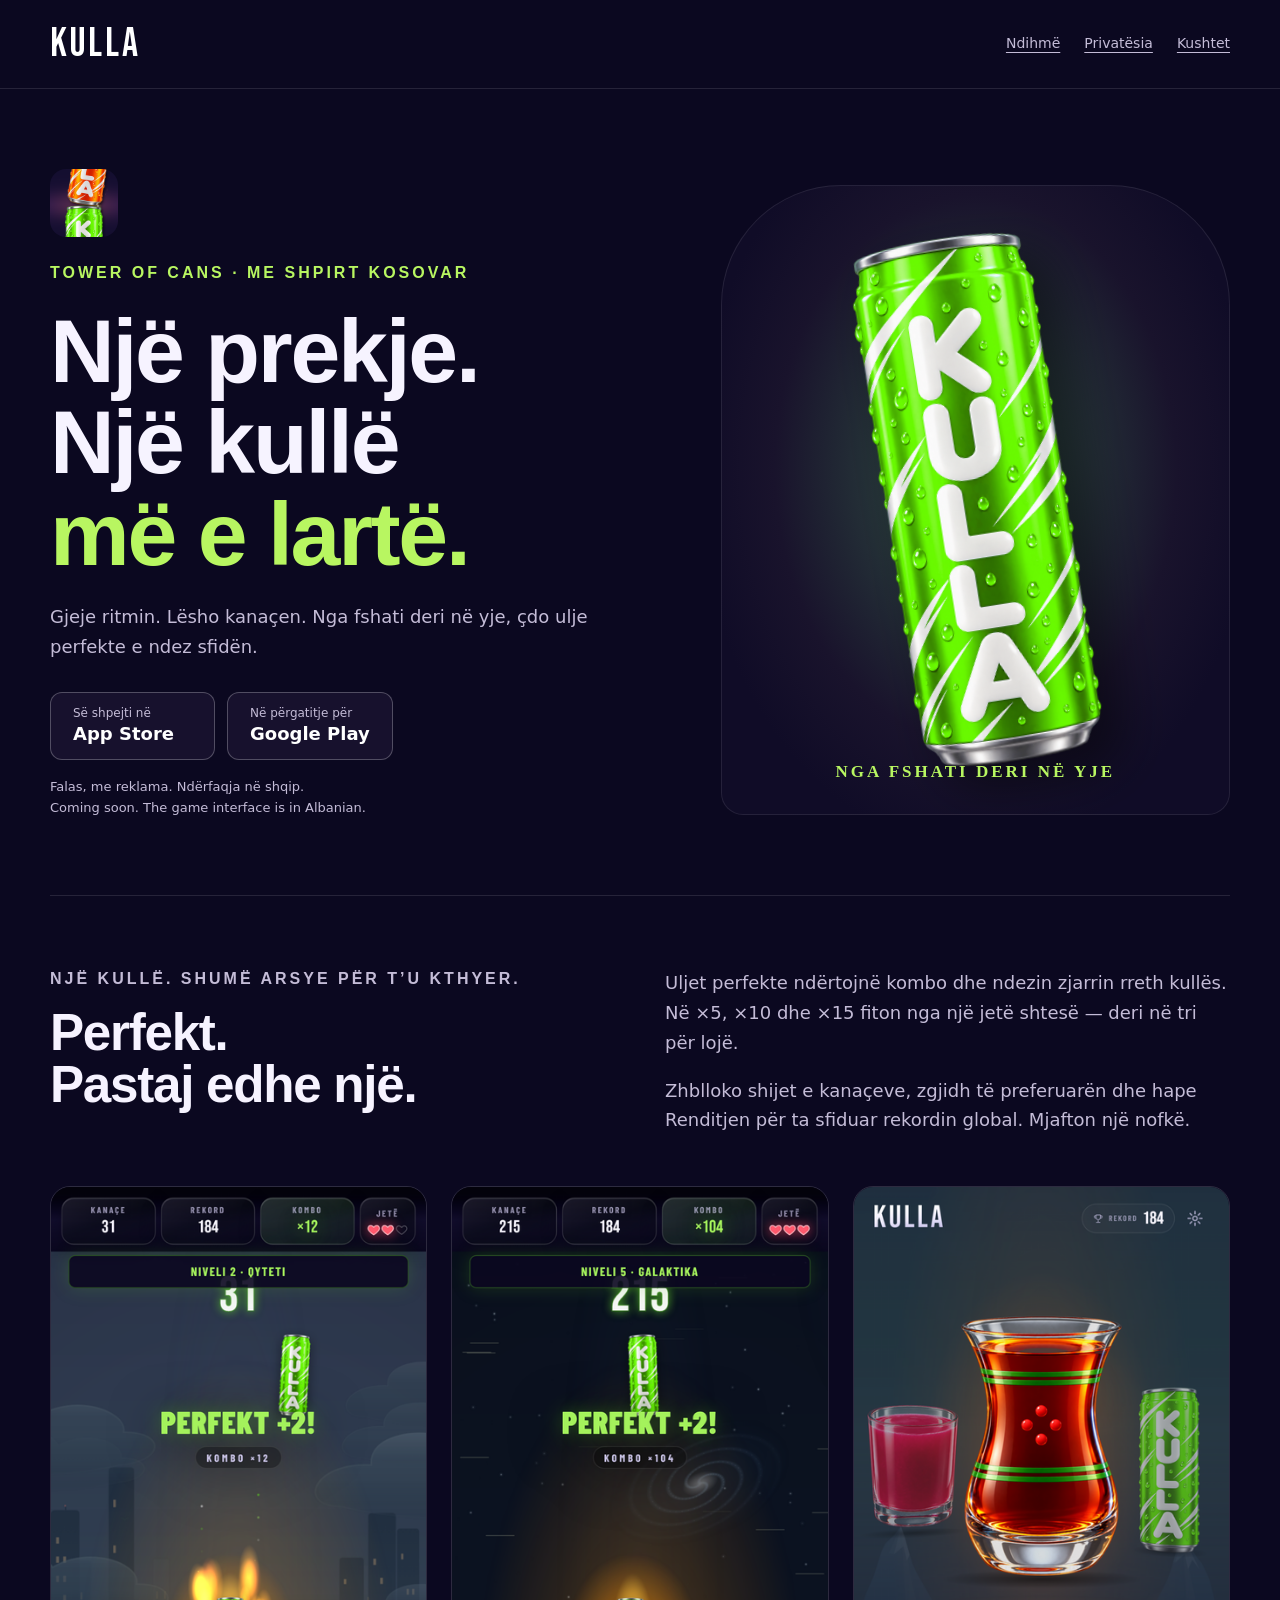
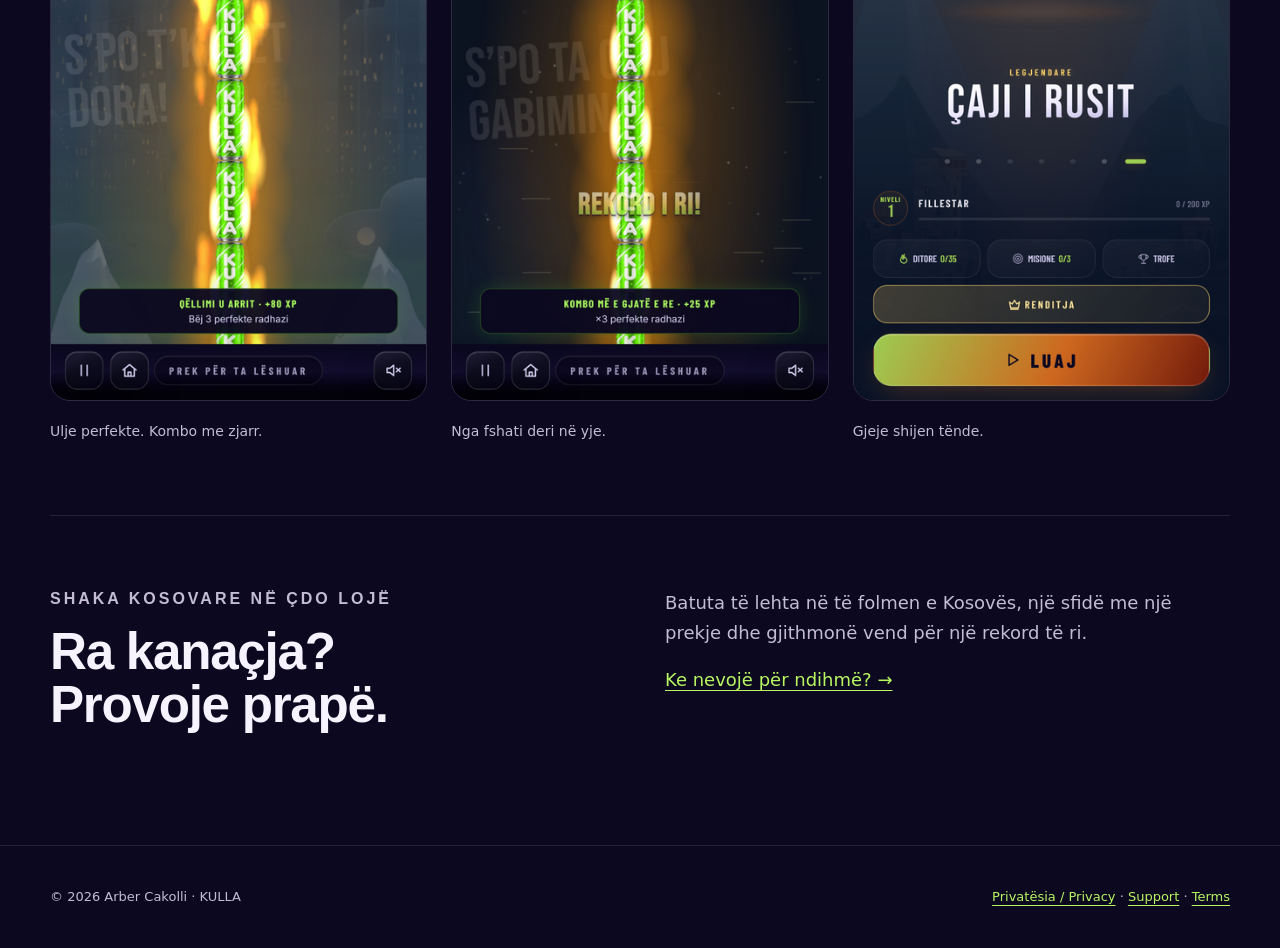
==== index.html @ c1bfe1b8 "KULLA website for kulla.live Co-Authored-By: Claude Opus 5.5 <noreply@anthropic.com>" ====
<!doctype html>
<html lang="sq"><head><meta charset="utf-8"><meta name="viewport" content="width=device-width,initial-scale=1"><title>KULLA: Tower of Cans</title><meta name="description" content="Një prekje. Një kullë më e lartë. KULLA: loja e kanaçeve me shpirt kosovar."><link rel="canonical" href="https://kulla.live/"><link rel="icon" href="assets/icon.png"><link rel="stylesheet" href="styles.css"></head><body>
<a class="skip" href="#main">Kalo te përmbajtja</a><header><nav class="wrap" aria-label="Kryesor"><a class="wordmark" href="index.html">KULLA</a><div class="navlinks"><a href="support.html">Ndihmë</a><a href="privacy.html">Privatësia</a><a href="terms.html">Kushtet</a></div></nav></header>
<main id="main" class="wrap"><section class="hero"><div><img class="icon" src="assets/icon.png" width="68" height="68" alt="Ikona e KULLA"><p class="eyebrow">Tower of Cans · Me shpirt kosovar</p><h1>Një prekje.<br>Një kullë<br><em>më e lartë.</em></h1><p class="lead">Gjeje ritmin. Lësho kanaçen. Nga fshati deri në yje, çdo ulje perfekte e ndez sfidën.</p><div class="badges" aria-label="Dyqanet — së shpejti"><span class="badge"><small>Së shpejti në</small>App Store</span><span class="badge"><small>Në përgatitje për</small>Google Play</span></div><p class="fine">Falas, me reklama. Ndërfaqja në shqip.<br><span lang="en">Coming soon. The game interface is in Albanian.</span></p></div><div class="hero-art"><img src="assets/cans/lime.png" width="508" height="820" alt="Kanaçja e gjelbër KULLA Lime"></div></section>
<section class="section"><div class="intro"><div><p class="eyebrow">Një kullë. Shumë arsye për t’u kthyer.</p><h2>Perfekt.<br>Pastaj edhe një.</h2></div><div><p>Uljet perfekte ndërtojnë kombo dhe ndezin zjarrin rreth kullës. Në ×5, ×10 dhe ×15 fiton nga një jetë shtesë — deri në tri për lojë.</p><p>Zhblloko shijet e kanaçeve, zgjidh të preferuarën dhe hape Renditjen për ta sfiduar rekordin global. Mjafton një nofkë.</p></div></div><div class="gallery"><figure><img src="assets/screenshots/02.png" width="430" height="932" alt="Loja KULLA me kombo dhe zjarr rreth kullës" loading="lazy"><figcaption>Ulje perfekte. Kombo me zjarr.</figcaption></figure><figure><img src="assets/screenshots/03.png" width="430" height="932" alt="Kulla arrin në galaktikë" loading="lazy"><figcaption>Nga fshati deri në yje.</figcaption></figure><figure><img src="assets/screenshots/04.png" width="430" height="932" alt="Karuseli i kanaçeve në faqen kryesore" loading="lazy"><figcaption>Gjeje shijen tënde.</figcaption></figure></div></section>
<section class="section intro"><div><p class="eyebrow">Shaka kosovare në çdo lojë</p><h2>Ra kanaçja?<br>Provoje prapë.</h2></div><div><p class="lead">Batuta të lehta në të folmen e Kosovës, një sfidë me një prekje dhe gjithmonë vend për një rekord të ri.</p><a href="support.html">Ke nevojë për ndihmë? →</a></div></section></main>
<footer><div class="wrap"><span>© 2026 Arber Cakolli · KULLA</span><span><a href="privacy.html">Privatësia / Privacy</a> · <a href="support.html">Support</a> · <a href="terms.html">Terms</a></span></div></footer></body></html>
---- styles.css ----
@font-face{font-family:Barlow;src:url('assets/fonts/barlow-condensed-700.woff2') format('woff2');font-weight:700;font-display:swap}@font-face{font-family:Barlow;src:url('assets/fonts/barlow-condensed-600.woff2') format('woff2');font-weight:600;font-display:swap}@font-face{font-family:Bebas;src:url('assets/fonts/bebas-neue-400.woff2') format('woff2');font-display:swap}
:root{color-scheme:dark;--ink:#0b0820;--paper:#f6f3ff;--muted:#c4bcd7;--lime:#b8f661}*{box-sizing:border-box}html{scroll-behavior:smooth}body{margin:0;background:var(--ink);color:var(--paper);font:18px/1.65 system-ui,sans-serif}a{color:var(--lime);text-underline-offset:4px}a:hover{color:white}a:focus-visible,button:focus-visible{outline:3px solid var(--lime);outline-offset:6px}.wrap{width:min(1180px,calc(100% - 48px));margin:auto}header{border-bottom:1px solid #ffffff1c}nav{min-height:88px;display:flex;align-items:center;justify-content:space-between;gap:24px}.wordmark{font:40px/1 Bebas,sans-serif;letter-spacing:3px;text-decoration:none;color:white}.navlinks{display:flex;gap:24px;flex-wrap:wrap;font-size:14px}.navlinks a{color:var(--muted)}.hero{display:grid;grid-template-columns:1.1fr .9fr;gap:48px;align-items:center;padding:80px 0 64px}.eyebrow{font:700 16px/1.4 Barlow,sans-serif;letter-spacing:3px;text-transform:uppercase;color:var(--lime)}h1,h2,h3{font-family:Barlow,sans-serif;line-height:1.02;letter-spacing:-.025em}h1{font-size:clamp(58px,7vw,96px);margin:22px 0}h1 em{font-style:normal;color:var(--lime)}h2{font-size:clamp(36px,4vw,56px);margin-top:0}h3{font-size:27px}.lead{color:var(--muted);max-width:560px}.hero-art{position:relative;height:630px;border-radius:120px 120px 22px 22px;background:radial-gradient(ellipse at 50% 45%,#315344 0%,#19132c 56%,#100c27 78%);display:flex;align-items:center;justify-content:center;border:1px solid #ffffff16;overflow:hidden}.hero-art:after{content:'NGA FSHATI DERI NË YJE';position:absolute;bottom:32px;font:700 17px Barlow;letter-spacing:3px;color:var(--lime)}.hero-art img{width:72%;height:84%;object-fit:contain;filter:drop-shadow(20px 25px 24px #0007);transform:rotate(-9deg)}.icon{width:68px;height:68px;border-radius:16px}.badges{display:flex;gap:12px;flex-wrap:wrap;margin:30px 0 16px}.badge{display:block;border:1px solid #ffffff40;padding:12px 22px;border-radius:12px;background:#17112d;color:white;min-width:165px;font-weight:700;line-height:1.4}.badge small{display:block;font-size:12px;font-weight:400;color:var(--muted)}.fine{font-size:13px;color:var(--muted)}.section{padding:72px 0;border-top:1px solid #ffffff1c}.intro{display:grid;grid-template-columns:1fr 1fr;gap:50px}.intro p{color:var(--muted);margin-top:0}.gallery{display:grid;grid-template-columns:repeat(3,1fr);gap:24px;margin-top:32px}.gallery figure{margin:0}.gallery img{width:100%;height:auto;border-radius:20px;border:1px solid #ffffff24}.gallery figcaption{font-size:14px;color:var(--muted);margin-top:10px}footer{padding:40px 0;border-top:1px solid #ffffff1c;font-size:13px;color:var(--muted)}footer .wrap{display:flex;justify-content:space-between;gap:24px;flex-wrap:wrap}.document{max-width:860px;padding:60px 0 90px}.document h1{font-size:64px}.document h2{font-size:34px;margin-top:48px}.document h3{margin-top:32px}.document p,.document li{color:#d6cee3}.language-nav{display:flex;gap:24px;margin:28px 0}.lang-section{scroll-margin-top:24px}details{padding:20px 0;border-bottom:1px solid #ffffff22}summary{cursor:pointer;font-weight:650;color:white}details p{margin-bottom:0}.callout{border-left:3px solid var(--lime);padding:12px 24px;background:#ffffff05}.skip{position:absolute;left:24px;top:-100px}.skip:focus{top:8px;background:var(--ink);z-index:10}
@media(max-width:700px){.wrap{width:calc(100% - 36px)}nav{min-height:78px;gap:12px}.navlinks{gap:14px;font-size:12px}.hero{grid-template-columns:1fr;padding:42px 0;gap:28px}.hero-art{height:430px}.hero h1{font-size:68px}.intro{grid-template-columns:1fr;gap:12px}.gallery{gap:16px;grid-template-columns:1fr}.gallery figure{max-width:380px;margin:auto}.section{padding:44px 0}.document{padding-top:36px}.document h1{font-size:52px}body{font-size:16px}.badge{min-width:145px;padding:12px 16px}}
@media(prefers-reduced-motion:reduce){html{scroll-behavior:auto}}
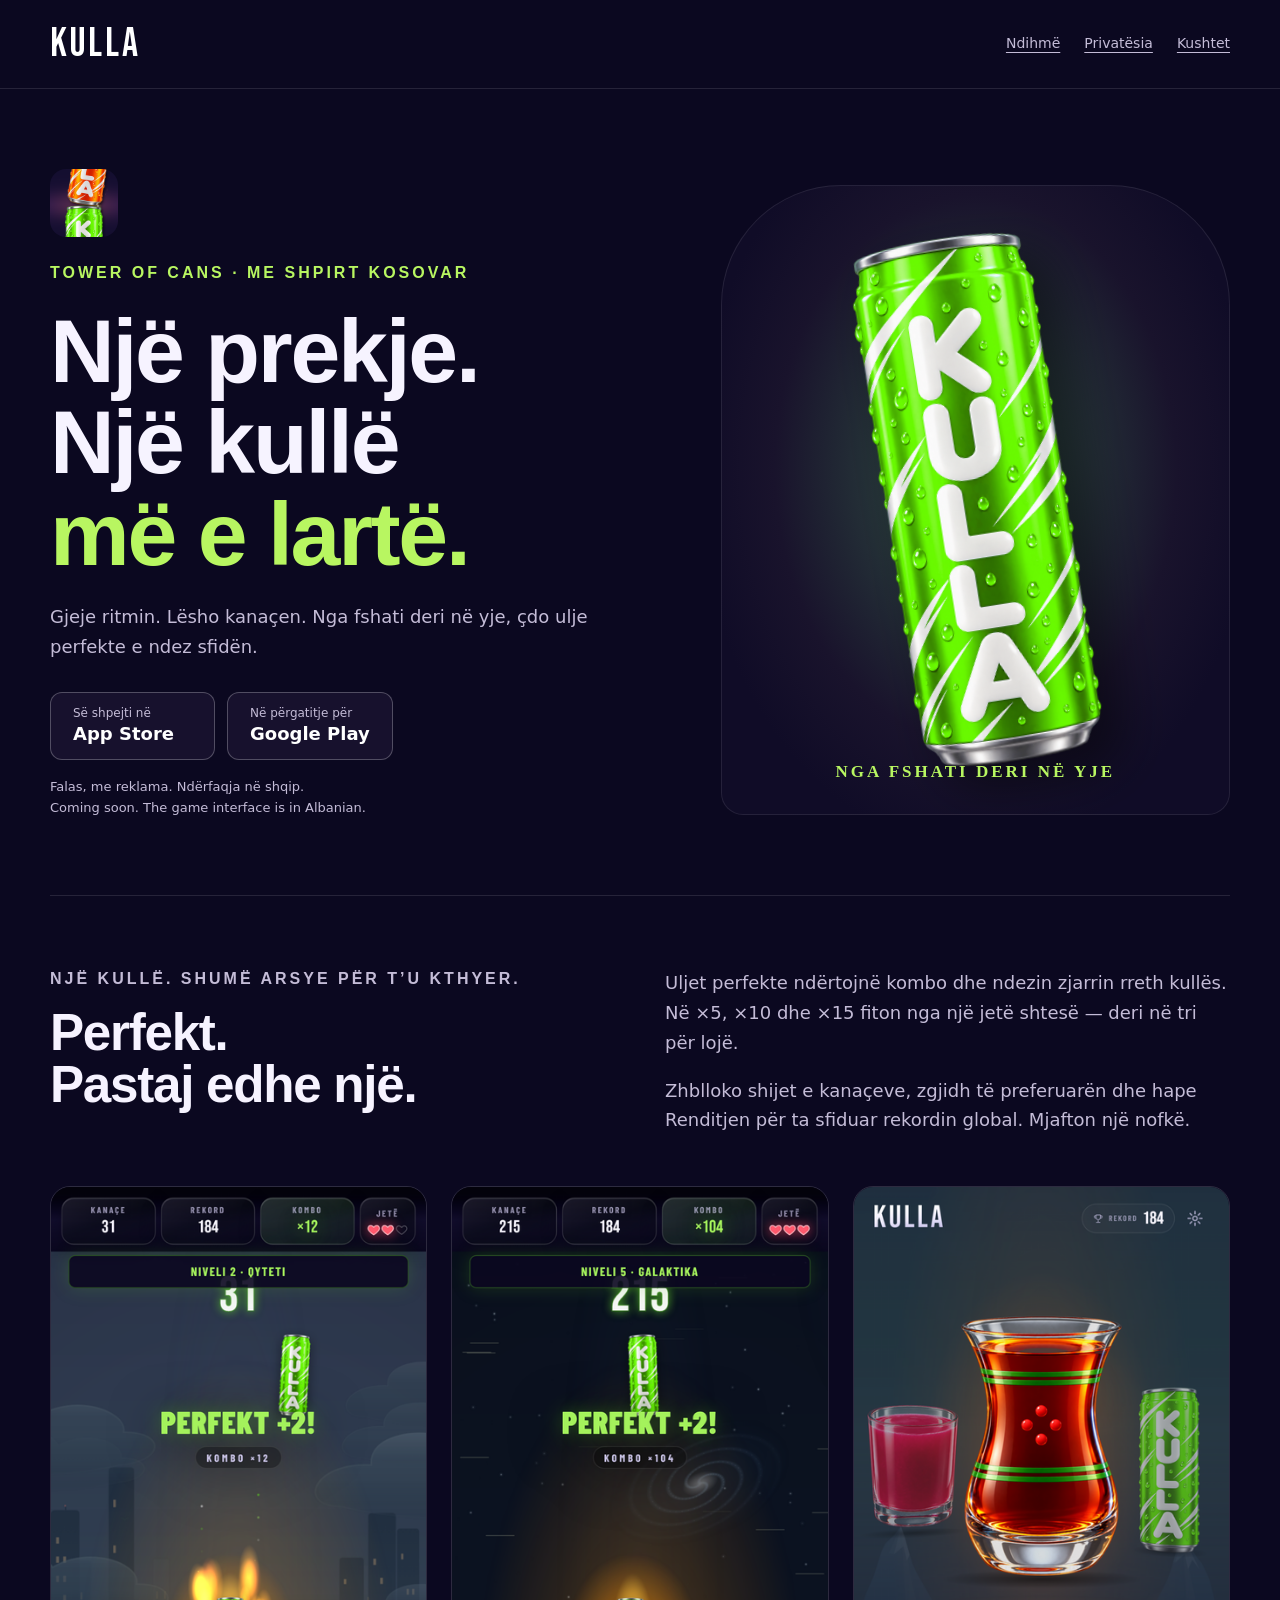
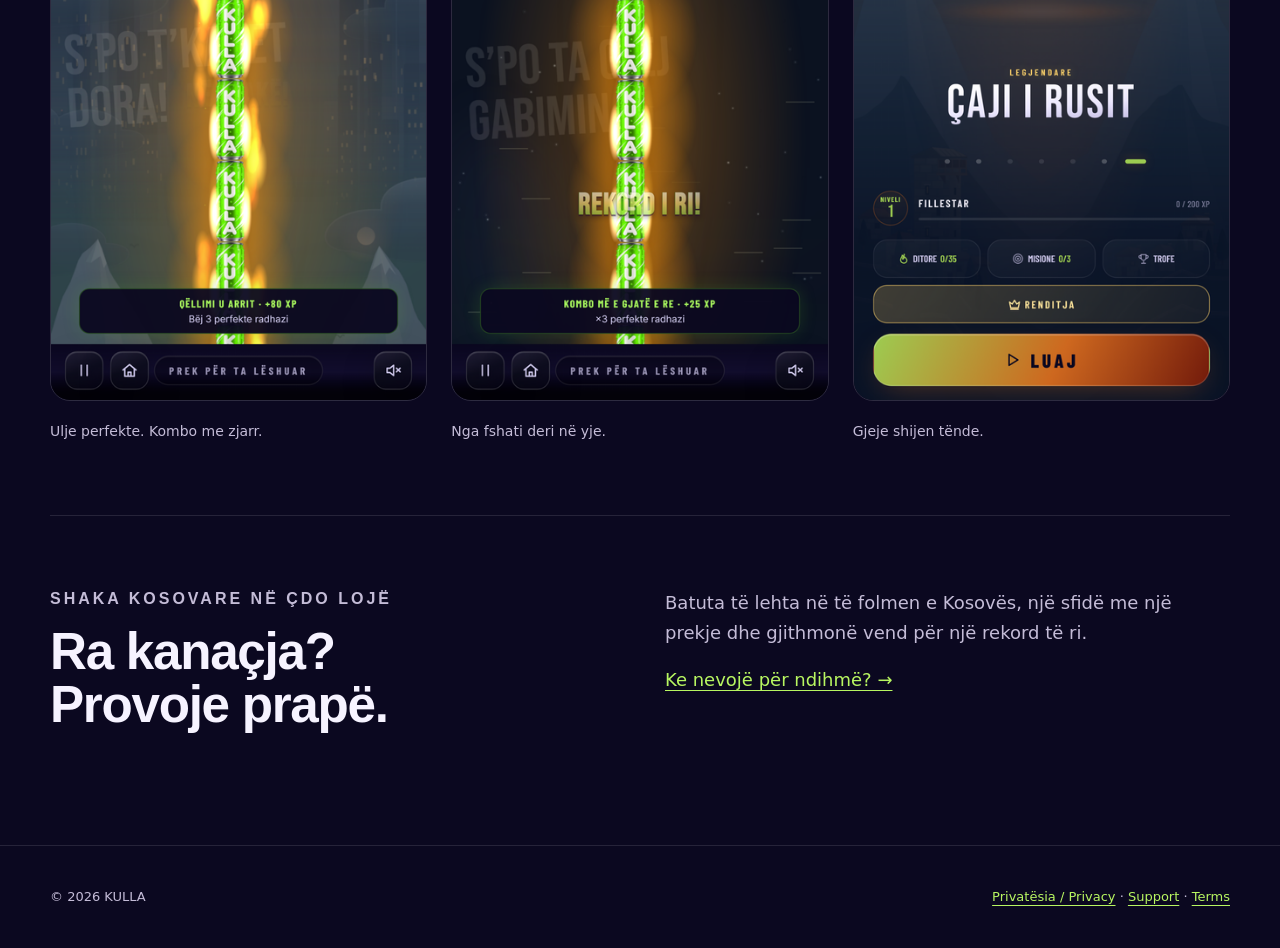
==== commit b770a83a: "Remove developer name from the website Co-Authored-By: Claude Opus 5.5 <noreply@anthropic.com>" ====
--- a/index.html
+++ b/index.html
@@ -4,4 +4,4 @@
 <main id="main" class="wrap"><section class="hero"><div><img class="icon" src="assets/icon.png" width="68" height="68" alt="Ikona e KULLA"><p class="eyebrow">Tower of Cans · Me shpirt kosovar</p><h1>Një prekje.<br>Një kullë<br><em>më e lartë.</em></h1><p class="lead">Gjeje ritmin. Lësho kanaçen. Nga fshati deri në yje, çdo ulje perfekte e ndez sfidën.</p><div class="badges" aria-label="Dyqanet — së shpejti"><span class="badge"><small>Së shpejti në</small>App Store</span><span class="badge"><small>Në përgatitje për</small>Google Play</span></div><p class="fine">Falas, me reklama. Ndërfaqja në shqip.<br><span lang="en">Coming soon. The game interface is in Albanian.</span></p></div><div class="hero-art"><img src="assets/cans/lime.png" width="508" height="820" alt="Kanaçja e gjelbër KULLA Lime"></div></section>
 <section class="section"><div class="intro"><div><p class="eyebrow">Një kullë. Shumë arsye për t’u kthyer.</p><h2>Perfekt.<br>Pastaj edhe një.</h2></div><div><p>Uljet perfekte ndërtojnë kombo dhe ndezin zjarrin rreth kullës. Në ×5, ×10 dhe ×15 fiton nga një jetë shtesë — deri në tri për lojë.</p><p>Zhblloko shijet e kanaçeve, zgjidh të preferuarën dhe hape Renditjen për ta sfiduar rekordin global. Mjafton një nofkë.</p></div></div><div class="gallery"><figure><img src="assets/screenshots/02.png" width="430" height="932" alt="Loja KULLA me kombo dhe zjarr rreth kullës" loading="lazy"><figcaption>Ulje perfekte. Kombo me zjarr.</figcaption></figure><figure><img src="assets/screenshots/03.png" width="430" height="932" alt="Kulla arrin në galaktikë" loading="lazy"><figcaption>Nga fshati deri në yje.</figcaption></figure><figure><img src="assets/screenshots/04.png" width="430" height="932" alt="Karuseli i kanaçeve në faqen kryesore" loading="lazy"><figcaption>Gjeje shijen tënde.</figcaption></figure></div></section>
 <section class="section intro"><div><p class="eyebrow">Shaka kosovare në çdo lojë</p><h2>Ra kanaçja?<br>Provoje prapë.</h2></div><div><p class="lead">Batuta të lehta në të folmen e Kosovës, një sfidë me një prekje dhe gjithmonë vend për një rekord të ri.</p><a href="support.html">Ke nevojë për ndihmë? →</a></div></section></main>
-<footer><div class="wrap"><span>© 2026 Arber Cakolli · KULLA</span><span><a href="privacy.html">Privatësia / Privacy</a> · <a href="support.html">Support</a> · <a href="terms.html">Terms</a></span></div></footer></body></html>
+<footer><div class="wrap"><span>© 2026 KULLA</span><span><a href="privacy.html">Privatësia / Privacy</a> · <a href="support.html">Support</a> · <a href="terms.html">Terms</a></span></div></footer></body></html>
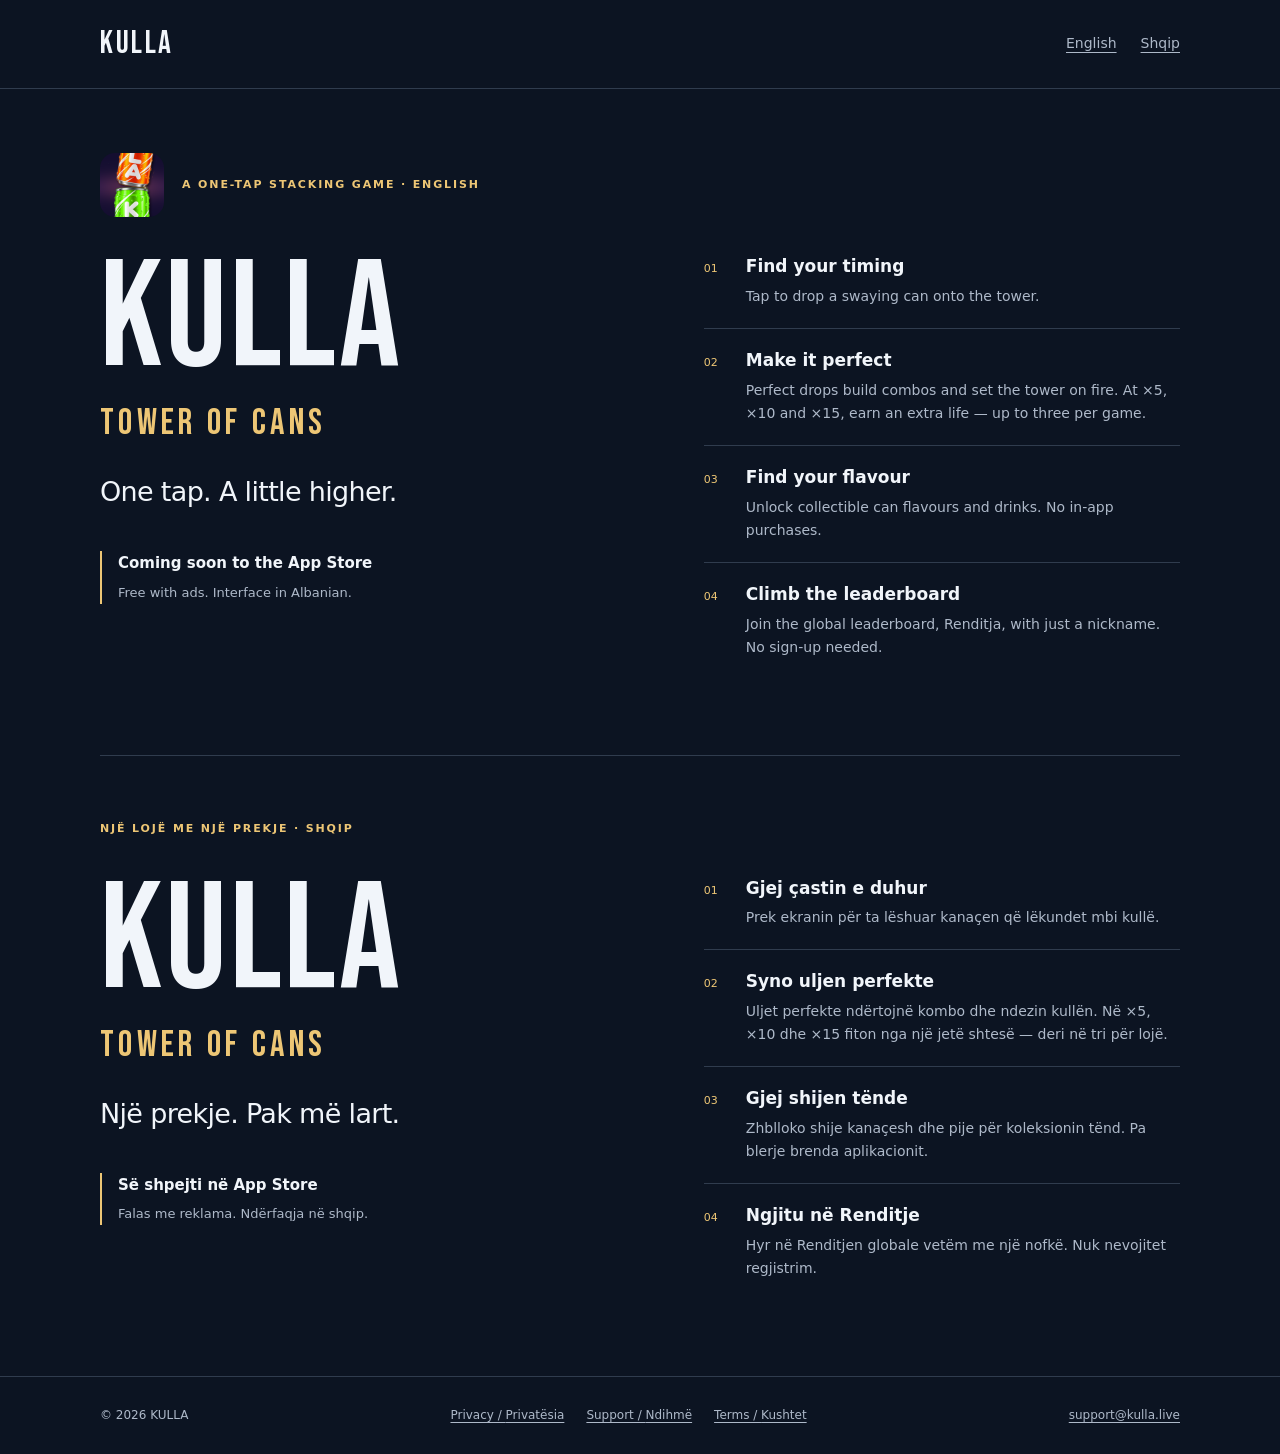
==== commit bb48ed81: "Redesign: clean, lightweight site without screenshots Co-Authored-By: Claude Opus 5.5 <noreply@anthr" ====
--- a/index.html
+++ b/index.html
@@ -1,7 +1,41 @@
 <!doctype html>
-<html lang="sq"><head><meta charset="utf-8"><meta name="viewport" content="width=device-width,initial-scale=1"><title>KULLA: Tower of Cans</title><meta name="description" content="Një prekje. Një kullë më e lartë. KULLA: loja e kanaçeve me shpirt kosovar."><link rel="canonical" href="https://kulla.live/"><link rel="icon" href="assets/icon.png"><link rel="stylesheet" href="styles.css"></head><body>
-<a class="skip" href="#main">Kalo te përmbajtja</a><header><nav class="wrap" aria-label="Kryesor"><a class="wordmark" href="index.html">KULLA</a><div class="navlinks"><a href="support.html">Ndihmë</a><a href="privacy.html">Privatësia</a><a href="terms.html">Kushtet</a></div></nav></header>
-<main id="main" class="wrap"><section class="hero"><div><img class="icon" src="assets/icon.png" width="68" height="68" alt="Ikona e KULLA"><p class="eyebrow">Tower of Cans · Me shpirt kosovar</p><h1>Një prekje.<br>Një kullë<br><em>më e lartë.</em></h1><p class="lead">Gjeje ritmin. Lësho kanaçen. Nga fshati deri në yje, çdo ulje perfekte e ndez sfidën.</p><div class="badges" aria-label="Dyqanet — së shpejti"><span class="badge"><small>Së shpejti në</small>App Store</span><span class="badge"><small>Në përgatitje për</small>Google Play</span></div><p class="fine">Falas, me reklama. Ndërfaqja në shqip.<br><span lang="en">Coming soon. The game interface is in Albanian.</span></p></div><div class="hero-art"><img src="assets/cans/lime.png" width="508" height="820" alt="Kanaçja e gjelbër KULLA Lime"></div></section>
-<section class="section"><div class="intro"><div><p class="eyebrow">Një kullë. Shumë arsye për t’u kthyer.</p><h2>Perfekt.<br>Pastaj edhe një.</h2></div><div><p>Uljet perfekte ndërtojnë kombo dhe ndezin zjarrin rreth kullës. Në ×5, ×10 dhe ×15 fiton nga një jetë shtesë — deri në tri për lojë.</p><p>Zhblloko shijet e kanaçeve, zgjidh të preferuarën dhe hape Renditjen për ta sfiduar rekordin global. Mjafton një nofkë.</p></div></div><div class="gallery"><figure><img src="assets/screenshots/02.png" width="430" height="932" alt="Loja KULLA me kombo dhe zjarr rreth kullës" loading="lazy"><figcaption>Ulje perfekte. Kombo me zjarr.</figcaption></figure><figure><img src="assets/screenshots/03.png" width="430" height="932" alt="Kulla arrin në galaktikë" loading="lazy"><figcaption>Nga fshati deri në yje.</figcaption></figure><figure><img src="assets/screenshots/04.png" width="430" height="932" alt="Karuseli i kanaçeve në faqen kryesore" loading="lazy"><figcaption>Gjeje shijen tënde.</figcaption></figure></div></section>
-<section class="section intro"><div><p class="eyebrow">Shaka kosovare në çdo lojë</p><h2>Ra kanaçja?<br>Provoje prapë.</h2></div><div><p class="lead">Batuta të lehta në të folmen e Kosovës, një sfidë me një prekje dhe gjithmonë vend për një rekord të ri.</p><a href="support.html">Ke nevojë për ndihmë? →</a></div></section></main>
-<footer><div class="wrap"><span>© 2026 KULLA</span><span><a href="privacy.html">Privatësia / Privacy</a> · <a href="support.html">Support</a> · <a href="terms.html">Terms</a></span></div></footer></body></html>
+<html lang="en">
+<head>
+  <meta charset="utf-8">
+  <meta name="viewport" content="width=device-width, initial-scale=1">
+  <title>KULLA: Tower of Cans</title>
+  <meta name="description" content="One tap. A little higher. Stack cans, build combos and climb the global leaderboard. Free with ads. Interface in Albanian.">
+  <link rel="canonical" href="https://kulla.live/">
+  <link rel="icon" href="assets/icon.png">
+  <link rel="stylesheet" href="styles.css">
+</head>
+<body>
+<a class="skip" href="#main">Skip to content</a>
+<header class="site-header"><div class="wrap header-inner"><a class="wordmark" href="index.html" aria-label="KULLA home">KULLA</a><nav class="language-nav" aria-label="Language"><a href="#en" lang="en">English</a><a href="#sq" lang="sq">Shqip</a></nav></div></header>
+<main id="main" class="wrap">
+<section id="en" lang="en" class="landing-section" aria-labelledby="title-en">
+  <div class="intro-row"><img class="icon" src="assets/icon.png" width="64" height="64" alt="KULLA app icon"><p class="eyebrow">A one-tap stacking game · English</p></div>
+  <div class="hero-grid"><div>
+    <h1 id="title-en" class="game-title">KULLA<span class="sr-only">:</span><span class="subtitle" lang="en">Tower of Cans</span></h1>
+    <p class="tagline">One tap. A little higher.</p>
+    <div class="release"><p class="availability">Coming soon to the App Store</p><p class="fine">Free with ads. Interface in Albanian.</p></div>
+  </div><ul class="features"><li><div><h3>Find your timing</h3><p>Tap to drop a swaying can onto the tower.</p></div></li>
+<li><div><h3>Make it perfect</h3><p>Perfect drops build combos and set the tower on fire. At ×5, ×10 and ×15, earn an extra life — up to three per game.</p></div></li>
+<li><div><h3>Find your flavour</h3><p>Unlock collectible can flavours and drinks. No in-app purchases.</p></div></li>
+<li><div><h3>Climb the leaderboard</h3><p>Join the global leaderboard, <span lang="sq">Renditja</span>, with just a nickname. No sign-up needed.</p></div></li></ul></div>
+</section>
+<section id="sq" lang="sq" class="landing-section" aria-labelledby="title-sq">
+  <div class="intro-row"><p class="eyebrow">Një lojë me një prekje · Shqip</p></div>
+  <div class="hero-grid"><div>
+    <h2 id="title-sq" class="game-title">KULLA<span class="sr-only">:</span><span class="subtitle" lang="en">Tower of Cans</span></h2>
+    <p class="tagline">Një prekje. Pak më lart.</p>
+    <div class="release"><p class="availability">Së shpejti në App Store</p><p class="fine">Falas me reklama. Ndërfaqja në shqip.</p></div>
+  </div><ul class="features"><li><div><h3>Gjej çastin e duhur</h3><p>Prek ekranin për ta lëshuar kanaçen që lëkundet mbi kullë.</p></div></li>
+<li><div><h3>Syno uljen perfekte</h3><p>Uljet perfekte ndërtojnë kombo dhe ndezin kullën. Në ×5, ×10 dhe ×15 fiton nga një jetë shtesë — deri në tri për lojë.</p></div></li>
+<li><div><h3>Gjej shijen tënde</h3><p>Zhblloko shije kanaçesh dhe pije për koleksionin tënd. Pa blerje brenda aplikacionit.</p></div></li>
+<li><div><h3>Ngjitu në Renditje</h3><p>Hyr në Renditjen globale vetëm me një nofkë. Nuk nevojitet regjistrim.</p></div></li></ul></div>
+</section>
+</main>
+<footer class="site-footer"><div class="wrap footer-inner"><span>© 2026 KULLA</span><nav class="footer-links" aria-label="Information"><a href="privacy.html">Privacy / <span lang="sq">Privatësia</span></a><a href="support.html">Support / <span lang="sq">Ndihmë</span></a><a href="terms.html">Terms / <span lang="sq">Kushtet</span></a></nav><a class="email" href="mailto:support@kulla.live">support@kulla.live</a></div></footer>
+</body>
+</html>
--- a/styles.css
+++ b/styles.css
@@ -1,4 +1,94 @@
-@font-face{font-family:Barlow;src:url('assets/fonts/barlow-condensed-700.woff2') format('woff2');font-weight:700;font-display:swap}@font-face{font-family:Barlow;src:url('assets/fonts/barlow-condensed-600.woff2') format('woff2');font-weight:600;font-display:swap}@font-face{font-family:Bebas;src:url('assets/fonts/bebas-neue-400.woff2') format('woff2');font-display:swap}
-:root{color-scheme:dark;--ink:#0b0820;--paper:#f6f3ff;--muted:#c4bcd7;--lime:#b8f661}*{box-sizing:border-box}html{scroll-behavior:smooth}body{margin:0;background:var(--ink);color:var(--paper);font:18px/1.65 system-ui,sans-serif}a{color:var(--lime);text-underline-offset:4px}a:hover{color:white}a:focus-visible,button:focus-visible{outline:3px solid var(--lime);outline-offset:6px}.wrap{width:min(1180px,calc(100% - 48px));margin:auto}header{border-bottom:1px solid #ffffff1c}nav{min-height:88px;display:flex;align-items:center;justify-content:space-between;gap:24px}.wordmark{font:40px/1 Bebas,sans-serif;letter-spacing:3px;text-decoration:none;color:white}.navlinks{display:flex;gap:24px;flex-wrap:wrap;font-size:14px}.navlinks a{color:var(--muted)}.hero{display:grid;grid-template-columns:1.1fr .9fr;gap:48px;align-items:center;padding:80px 0 64px}.eyebrow{font:700 16px/1.4 Barlow,sans-serif;letter-spacing:3px;text-transform:uppercase;color:var(--lime)}h1,h2,h3{font-family:Barlow,sans-serif;line-height:1.02;letter-spacing:-.025em}h1{font-size:clamp(58px,7vw,96px);margin:22px 0}h1 em{font-style:normal;color:var(--lime)}h2{font-size:clamp(36px,4vw,56px);margin-top:0}h3{font-size:27px}.lead{color:var(--muted);max-width:560px}.hero-art{position:relative;height:630px;border-radius:120px 120px 22px 22px;background:radial-gradient(ellipse at 50% 45%,#315344 0%,#19132c 56%,#100c27 78%);display:flex;align-items:center;justify-content:center;border:1px solid #ffffff16;overflow:hidden}.hero-art:after{content:'NGA FSHATI DERI NË YJE';position:absolute;bottom:32px;font:700 17px Barlow;letter-spacing:3px;color:var(--lime)}.hero-art img{width:72%;height:84%;object-fit:contain;filter:drop-shadow(20px 25px 24px #0007);transform:rotate(-9deg)}.icon{width:68px;height:68px;border-radius:16px}.badges{display:flex;gap:12px;flex-wrap:wrap;margin:30px 0 16px}.badge{display:block;border:1px solid #ffffff40;padding:12px 22px;border-radius:12px;background:#17112d;color:white;min-width:165px;font-weight:700;line-height:1.4}.badge small{display:block;font-size:12px;font-weight:400;color:var(--muted)}.fine{font-size:13px;color:var(--muted)}.section{padding:72px 0;border-top:1px solid #ffffff1c}.intro{display:grid;grid-template-columns:1fr 1fr;gap:50px}.intro p{color:var(--muted);margin-top:0}.gallery{display:grid;grid-template-columns:repeat(3,1fr);gap:24px;margin-top:32px}.gallery figure{margin:0}.gallery img{width:100%;height:auto;border-radius:20px;border:1px solid #ffffff24}.gallery figcaption{font-size:14px;color:var(--muted);margin-top:10px}footer{padding:40px 0;border-top:1px solid #ffffff1c;font-size:13px;color:var(--muted)}footer .wrap{display:flex;justify-content:space-between;gap:24px;flex-wrap:wrap}.document{max-width:860px;padding:60px 0 90px}.document h1{font-size:64px}.document h2{font-size:34px;margin-top:48px}.document h3{margin-top:32px}.document p,.document li{color:#d6cee3}.language-nav{display:flex;gap:24px;margin:28px 0}.lang-section{scroll-margin-top:24px}details{padding:20px 0;border-bottom:1px solid #ffffff22}summary{cursor:pointer;font-weight:650;color:white}details p{margin-bottom:0}.callout{border-left:3px solid var(--lime);padding:12px 24px;background:#ffffff05}.skip{position:absolute;left:24px;top:-100px}.skip:focus{top:8px;background:var(--ink);z-index:10}
-@media(max-width:700px){.wrap{width:calc(100% - 36px)}nav{min-height:78px;gap:12px}.navlinks{gap:14px;font-size:12px}.hero{grid-template-columns:1fr;padding:42px 0;gap:28px}.hero-art{height:430px}.hero h1{font-size:68px}.intro{grid-template-columns:1fr;gap:12px}.gallery{gap:16px;grid-template-columns:1fr}.gallery figure{max-width:380px;margin:auto}.section{padding:44px 0}.document{padding-top:36px}.document h1{font-size:52px}body{font-size:16px}.badge{min-width:145px;padding:12px 16px}}
-@media(prefers-reduced-motion:reduce){html{scroll-behavior:auto}}
+@font-face {
+  font-family: Bebas;
+  src: url('assets/fonts/bebas-neue-400.woff2') format('woff2');
+  font-weight: 400;
+  font-display: swap;
+}
+:root {
+  color-scheme: dark;
+  --bg: #0c1422;
+  --text: #f1f5fa;
+  --muted: #aeb9c9;
+  --gold: #edc675;
+  --line: #303c4e;
+}
+* { box-sizing: border-box; }
+html { scroll-padding-top: 24px; }
+body { margin: 0; background: var(--bg); color: var(--text); font: 16px/1.7 system-ui, -apple-system, BlinkMacSystemFont, "Segoe UI", sans-serif; }
+a { color: var(--gold); text-underline-offset: .25em; text-decoration-thickness: 1px; }
+a:hover { color: var(--text); }
+a:focus-visible, summary:focus-visible { outline: 2px solid var(--gold); outline-offset: 6px; border-radius: 2px; }
+p { margin: 0 0 1.25em; }
+img { display: block; max-width: 100%; height: auto; }
+.wrap { width: min(1080px, calc(100% - 48px)); margin-inline: auto; }
+.site-header { border-bottom: 1px solid var(--line); }
+.header-inner { display: flex; align-items: center; justify-content: space-between; min-height: 88px; gap: 24px; }
+.wordmark { color: var(--text); text-decoration: none; font: 400 32px/1 Bebas, sans-serif; letter-spacing: .08em; }
+.language-nav { display: flex; flex-wrap: wrap; gap: 24px; font-size: 14px; }
+.language-nav a { color: var(--muted); }
+.language-nav a:hover { color: var(--gold); }
+.skip { position: absolute; left: 24px; top: -120px; z-index: 2; padding: 12px 20px; background: var(--bg); }
+.skip:focus { top: 12px; }
+.sr-only { position: absolute; width: 1px; height: 1px; padding: 0; overflow: hidden; clip-path: inset(50%); white-space: nowrap; }
+.eyebrow { margin-bottom: 20px; color: var(--gold); font-size: 11px; font-weight: 650; letter-spacing: .17em; text-transform: uppercase; }
+.landing-section { padding-block: 64px 76px; }
+.landing-section + .landing-section { border-top: 1px solid var(--line); }
+.intro-row { display: flex; align-items: center; gap: 18px; margin-bottom: 38px; }
+.intro-row .eyebrow { margin: 0; }
+.icon { width: 64px; height: 64px; border-radius: 15px; }
+.hero-grid { display: grid; grid-template-columns: 1.1fr 1fr; align-items: start; gap: 80px; }
+.game-title { font: 400 clamp(96px, 12vw, 152px)/.85 Bebas, sans-serif; letter-spacing: .015em; margin: 0 0 28px; }
+.game-title .subtitle { display: block; font: 400 clamp(26px, 3vw, 36px)/1.2 Bebas, sans-serif; letter-spacing: .12em; color: var(--gold); margin-top: 18px; }
+.tagline { font-size: clamp(21px, 2.5vw, 27px); line-height: 1.4; letter-spacing: -.025em; margin-bottom: 40px; }
+.release { padding-left: 16px; border-left: 2px solid var(--gold); }
+.release p { margin: 0; }
+.availability { font-size: 15px; font-weight: 600; }
+.fine { color: var(--muted); font-size: 13px; margin-top: 5px !important; }
+.features { padding: 0; margin: 0; list-style: none; counter-reset: feature; }
+.features li { counter-increment: feature; display: grid; grid-template-columns: 26px 1fr; gap: 16px; padding-block: 20px; border-top: 1px solid var(--line); }
+.features li:first-child { padding-top: 0; border-top: 0; }
+.features li::before { content: "0" counter(feature); color: var(--gold); font-size: 11px; padding-top: 5px; font-variant-numeric: tabular-nums; }
+.features h3 { font-size: 17px; line-height: 1.4; font-weight: 600; margin: 0 0 6px; }
+.features p { color: var(--muted); font-size: 14px; line-height: 1.65; margin: 0; }
+.site-footer { border-top: 1px solid var(--line); padding-block: 28px; color: var(--muted); font-size: 12px; }
+.footer-inner { display: flex; flex-wrap: wrap; align-items: center; justify-content: space-between; gap: 18px 28px; }
+.footer-links { display: flex; gap: 12px 22px; flex-wrap: wrap; }
+.site-footer a { color: var(--muted); }
+.site-footer a:hover { color: var(--gold); }
+.email { overflow-wrap: anywhere; }
+.document { max-width: 760px; padding-block: 64px 80px; }
+.document-header { padding-bottom: 40px; }
+.document h1 { font: 400 clamp(52px, 9vw, 80px)/1 Bebas, sans-serif; letter-spacing: .02em; margin: 0 0 12px; }
+.translated-title { color: var(--muted); font-size: 18px; margin-bottom: 20px; }
+.updated { color: var(--muted); font-size: 12px; margin-bottom: 0; }
+.lang-section { border-top: 1px solid var(--line); padding-top: 36px; scroll-margin-top: 24px; }
+.lang-section + .lang-section { margin-top: 64px; }
+.document h2 { font-size: clamp(24px, 4vw, 30px); line-height: 1.25; letter-spacing: -.025em; margin: 0 0 24px; font-weight: 650; }
+.document h3 { font-size: 18px; line-height: 1.4; margin: 36px 0 14px; font-weight: 650; }
+.document p, .document li { color: var(--muted); }
+.document .eyebrow { color: var(--gold); }
+.document strong { color: var(--text); font-weight: 600; }
+.contents { display: flex; flex-wrap: wrap; gap: 8px 20px; border-block: 1px solid var(--line); padding-block: 16px; margin: 28px 0 36px; font-size: 13px; }
+details { border-bottom: 1px solid var(--line); padding-block: 18px; }
+summary { cursor: pointer; font-weight: 600; line-height: 1.5; }
+summary::marker { color: var(--gold); }
+details[open] summary { margin-bottom: 14px; }
+details p { margin: 0; }
+.deletion { border-left: 2px solid var(--gold); padding-left: 24px; margin-top: 48px; scroll-margin-top: 24px; }
+.deletion p:last-child { margin-bottom: 0; }
+@media (max-width: 760px) {
+  .hero-grid { grid-template-columns: 1fr; gap: 44px; }
+  .landing-section { padding-block: 36px 48px; }
+  .intro-row { margin-bottom: 32px; }
+  .tagline { margin-bottom: 28px; }
+  .features { max-width: 520px; }
+  .document { padding-block: 40px 56px; }
+  .document-header { padding-bottom: 28px; }
+}
+@media (max-width: 420px) {
+  .wrap { width: calc(100% - 40px); }
+  .header-inner { min-height: 76px; gap: 16px; }
+  .language-nav { gap: 18px; }
+  .footer-links { gap: 12px 16px; }
+  .deletion { padding-left: 16px; }
+}
